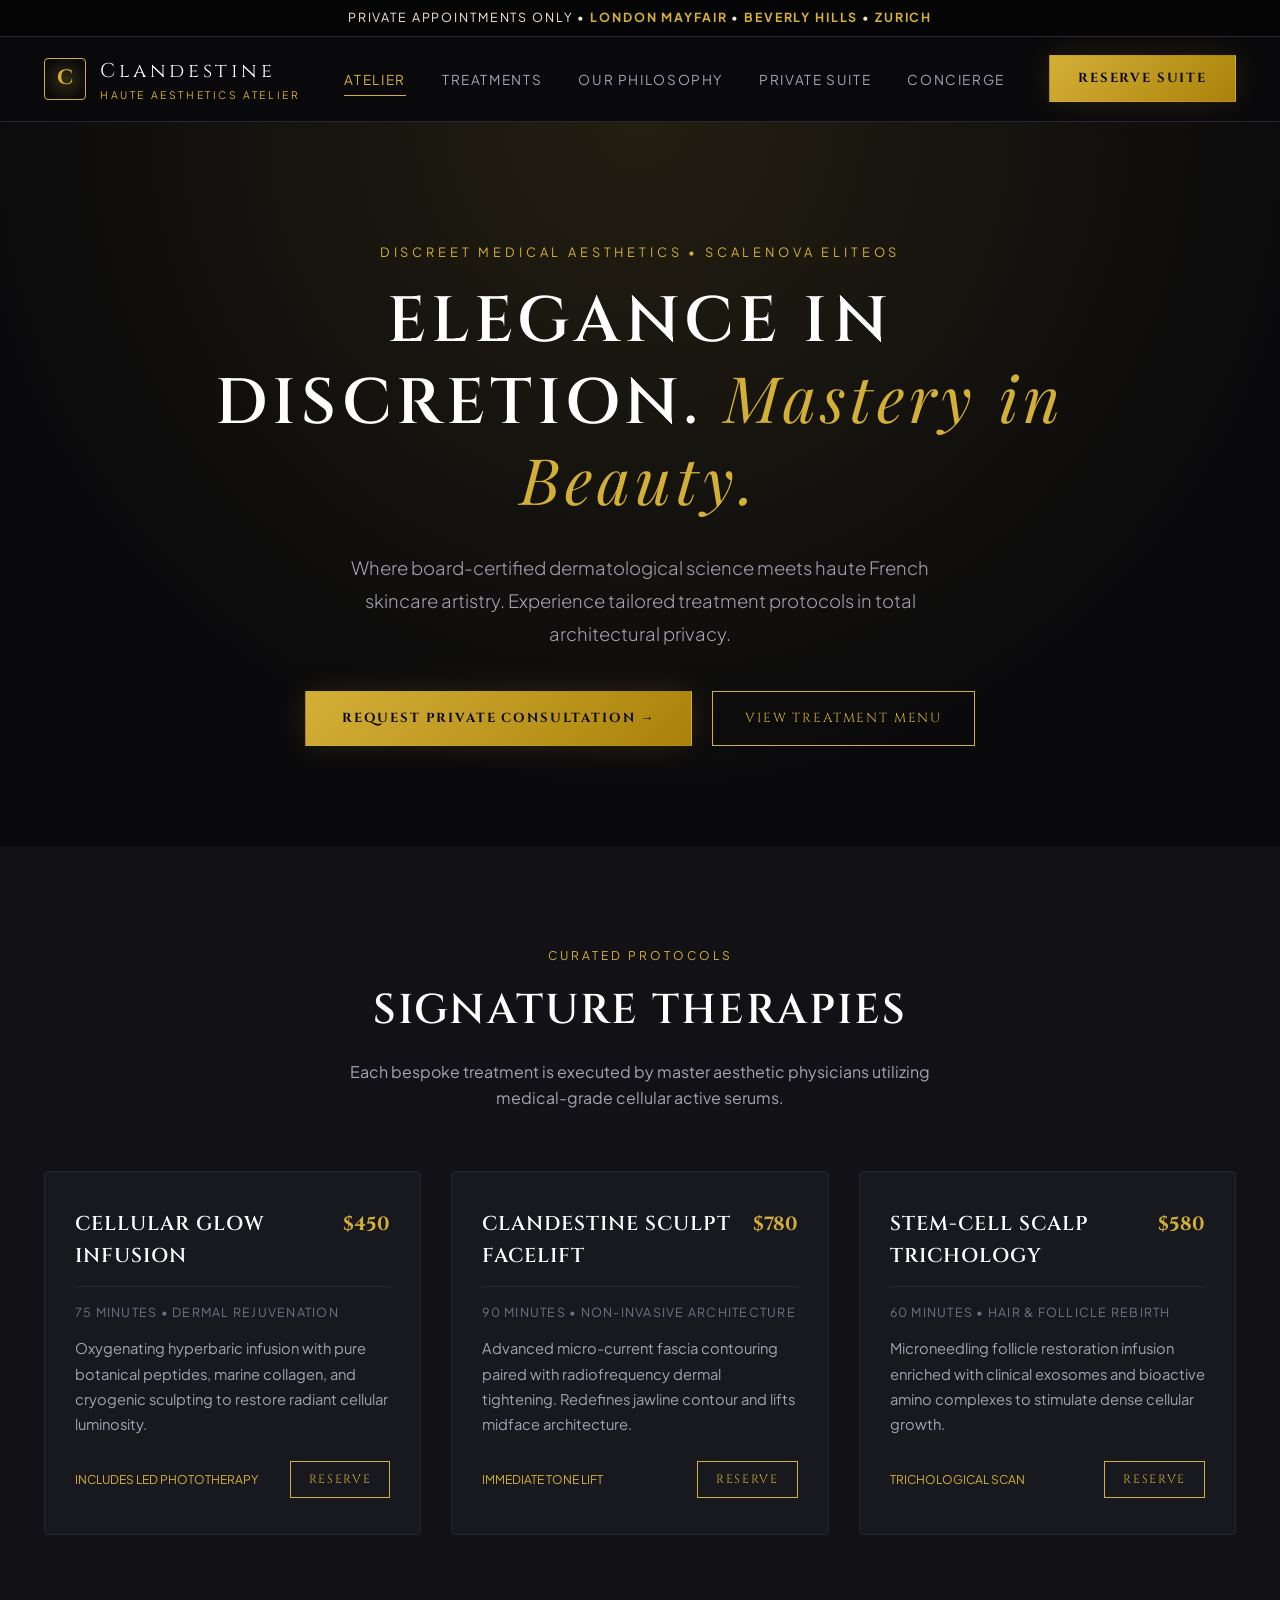
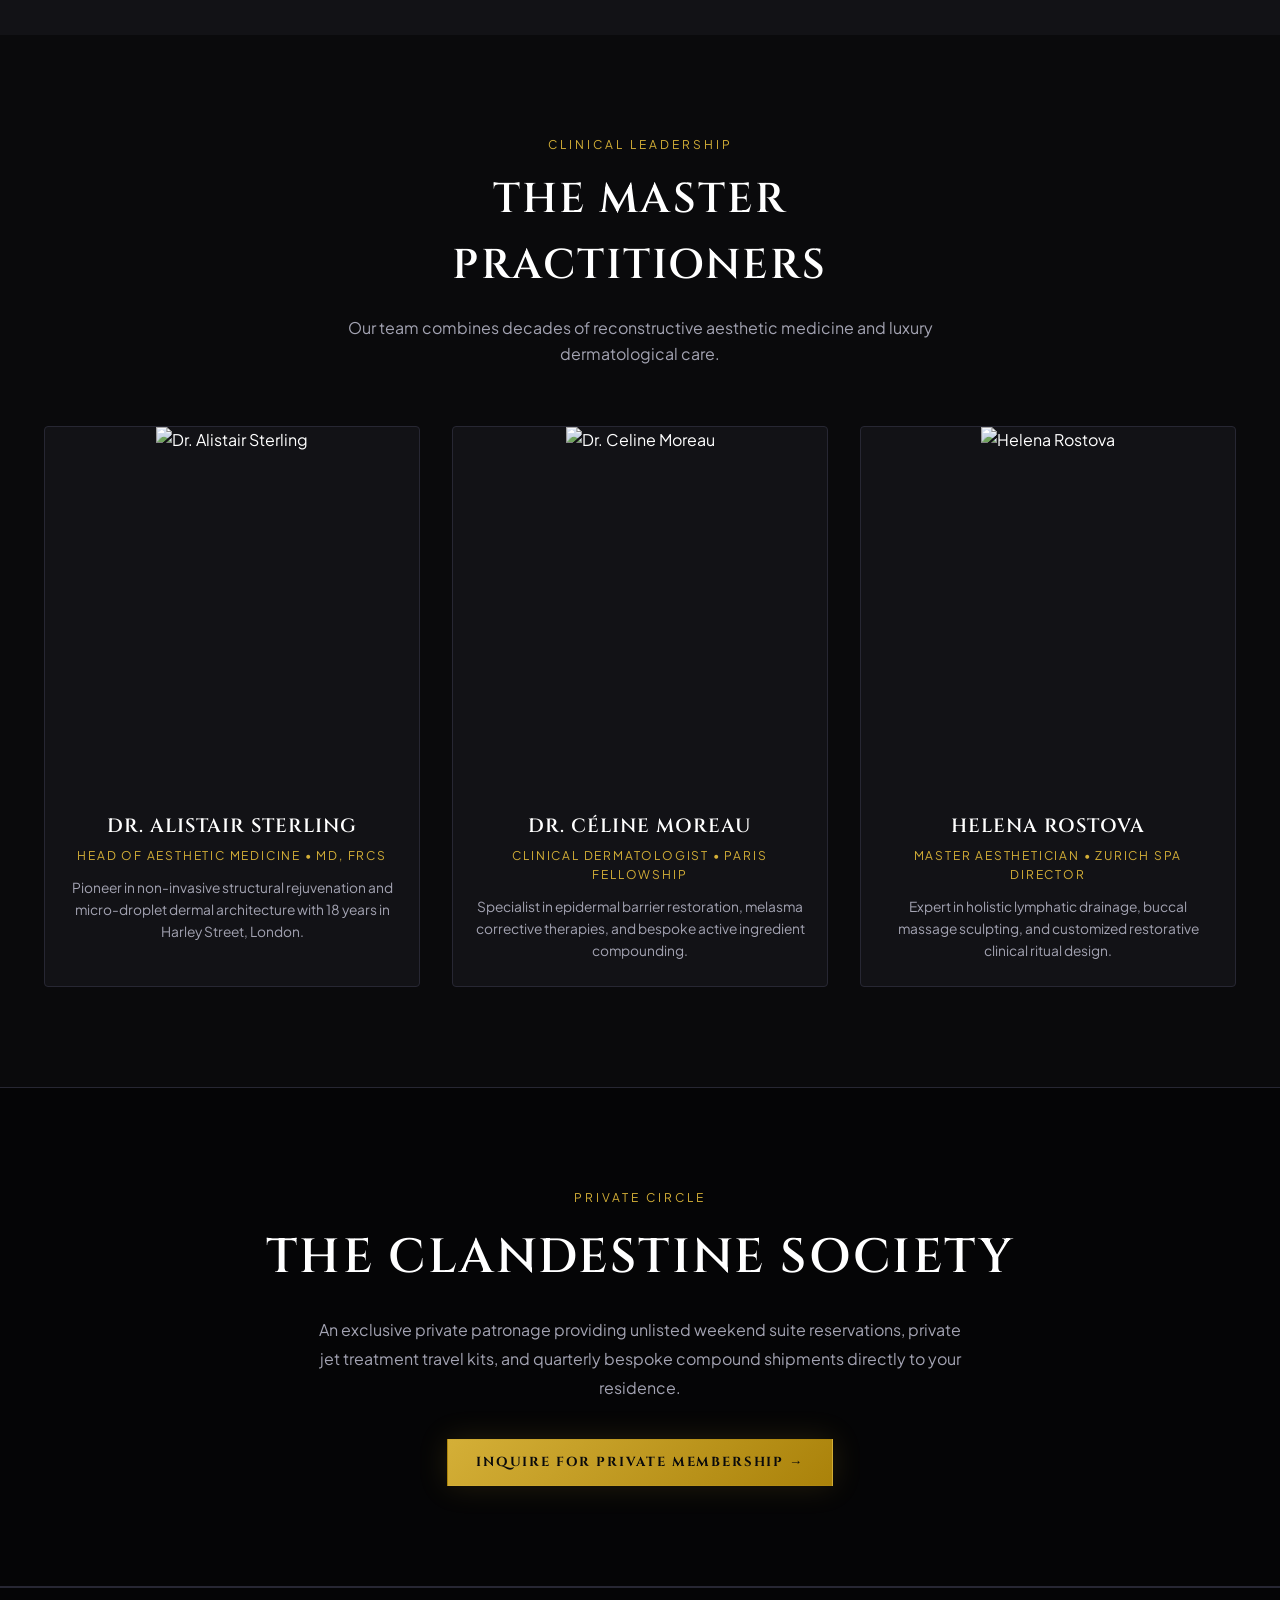
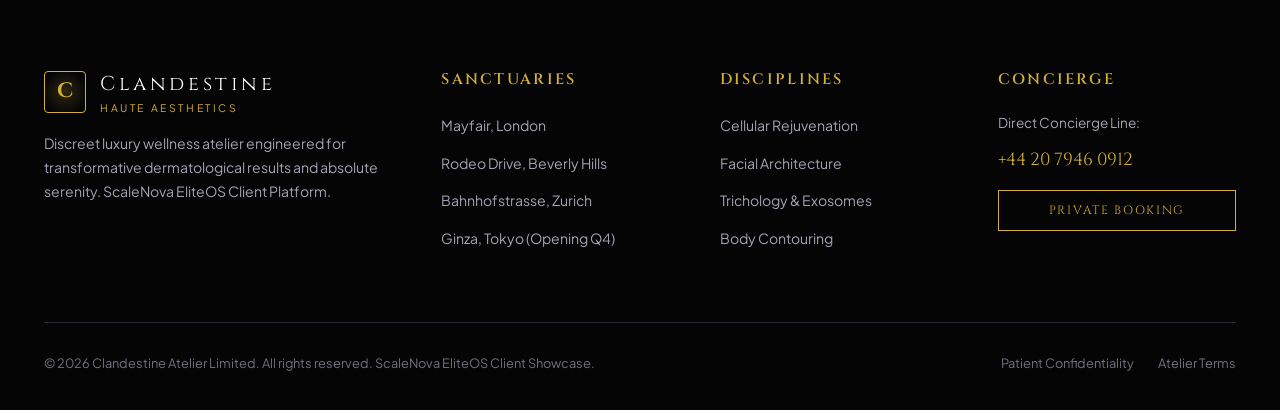
==== index.html @ a7edbf87 "feat: initial release of scalenova-demo-07-clandestine-atelier" ====
<!DOCTYPE html>
<html lang="en">
<head>
  <meta charset="UTF-8">
  <meta name="viewport" content="width=device-width, initial-scale=1.0">
  <title>Clandestine Atelier — Haute Aesthetics, MedSpa & Wellness Studio</title>
  <meta name="description" content="Private luxury aesthetics atelier. Bespoke dermal therapies, non-invasive facial sculpting, trichology, and restorative cellular care. Built on ScaleNova EliteOS.">
  <link rel="icon" href="data:image/svg+xml,<svg xmlns='http://www.w3.org/2000/svg' viewBox='0 0 32 32'><rect width='32' height='32' fill='%230A0A0C'/><circle cx='16' cy='16' r='12' stroke='%23D4AF37' stroke-width='2' fill='none'/><text x='16' y='21' font-family='serif' font-size='14' fill='%23D4AF37' text-anchor='middle'>C</text></svg>">
  <link rel="stylesheet" href="src/styles/theme.css">
</head>
<body>

  <!-- Top Dispatch -->
  <div class="dispatch-bar">
    Private Appointments Only &bull; <span>London Mayfair</span> &bull; <span>Beverly Hills</span> &bull; <span>Zurich</span>
  </div>

  <!-- Header -->
  <header class="site-header">
    <div class="container header-inner">
      <a href="index.html" class="brand">
        <div class="brand-mark">C</div>
        <div>
          <span class="brand-name">Clandestine</span>
          <span class="brand-sub">Haute Aesthetics Atelier</span>
        </div>
      </a>

      <nav>
        <ul class="nav-menu">
          <li><a href="index.html" class="nav-link active">Atelier</a></li>
          <li><a href="services.html" class="nav-link">Treatments</a></li>
          <li><a href="about.html" class="nav-link">Our Philosophy</a></li>
          <li><a href="booking.html" class="nav-link">Private Suite</a></li>
          <li><a href="contact.html" class="nav-link">Concierge</a></li>
        </ul>
      </nav>

      <div>
        <a href="booking.html" class="btn btn-gold">Reserve Suite</a>
      </div>
    </div>
  </header>

  <!-- Hero -->
  <section class="hero">
    <div class="container">
      <span class="hero-tagline">Discreet Medical Aesthetics &bull; ScaleNova EliteOS</span>
      <h1 class="hero-h1">Elegance in Discretion. <em>Mastery in Beauty.</em></h1>
      <p class="hero-sub">Where board-certified dermatological science meets haute French skincare artistry. Experience tailored treatment protocols in total architectural privacy.</p>
      
      <div style="display:flex; justify-content:center; gap:20px; flex-wrap:wrap;">
        <a href="booking.html" class="btn btn-gold" style="padding:16px 36px;">Request Private Consultation &rarr;</a>
        <a href="services.html" class="btn btn-outline-gold" style="padding:16px 32px;">View Treatment Menu</a>
      </div>
    </div>
  </section>

  <!-- Signature Treatments -->
  <section class="section" style="background:var(--bg-secondary);">
    <div class="container">
      <div class="section-header">
        <span class="section-tag">Curated Protocols</span>
        <h2 class="section-title">Signature Therapies</h2>
        <p class="section-desc">Each bespoke treatment is executed by master aesthetic physicians utilizing medical-grade cellular active serums.</p>
      </div>

      <div class="treatment-grid">
        <div class="treatment-card">
          <div class="treatment-header">
            <h3 class="treatment-name">Cellular Glow Infusion</h3>
            <span class="treatment-price">$450</span>
          </div>
          <span class="treatment-duration">75 Minutes &bull; Dermal Rejuvenation</span>
          <p class="treatment-desc">Oxygenating hyperbaric infusion with pure botanical peptides, marine collagen, and cryogenic sculpting to restore radiant cellular luminosity.</p>
          <div class="treatment-footer">
            <span style="font-size:0.75rem; color:var(--color-gold); text-transform:uppercase;">Includes LED Phototherapy</span>
            <a href="booking.html?service=Cellular+Glow" class="btn btn-outline-gold" style="padding:8px 18px; font-size:0.75rem;">Reserve</a>
          </div>
        </div>

        <div class="treatment-card">
          <div class="treatment-header">
            <h3 class="treatment-name">Clandestine Sculpt Facelift</h3>
            <span class="treatment-price">$780</span>
          </div>
          <span class="treatment-duration">90 Minutes &bull; Non-Invasive Architecture</span>
          <p class="treatment-desc">Advanced micro-current fascia contouring paired with radiofrequency dermal tightening. Redefines jawline contour and lifts midface architecture.</p>
          <div class="treatment-footer">
            <span style="font-size:0.75rem; color:var(--color-gold); text-transform:uppercase;">Immediate Tone Lift</span>
            <a href="booking.html?service=Clandestine+Sculpt" class="btn btn-outline-gold" style="padding:8px 18px; font-size:0.75rem;">Reserve</a>
          </div>
        </div>

        <div class="treatment-card">
          <div class="treatment-header">
            <h3 class="treatment-name">Stem-Cell Scalp Trichology</h3>
            <span class="treatment-price">$580</span>
          </div>
          <span class="treatment-duration">60 Minutes &bull; Hair & Follicle Rebirth</span>
          <p class="treatment-desc">Microneedling follicle restoration infusion enriched with clinical exosomes and bioactive amino complexes to stimulate dense cellular growth.</p>
          <div class="treatment-footer">
            <span style="font-size:0.75rem; color:var(--color-gold); text-transform:uppercase;">Trichological Scan</span>
            <a href="booking.html?service=Trichology" class="btn btn-outline-gold" style="padding:8px 18px; font-size:0.75rem;">Reserve</a>
          </div>
        </div>
      </div>
    </div>
  </section>

  <!-- Master Physicians Roster -->
  <section class="section">
    <div class="container">
      <div class="section-header">
        <span class="section-tag">Clinical Leadership</span>
        <h2 class="section-title">The Master Practitioners</h2>
        <p class="section-desc">Our team combines decades of reconstructive aesthetic medicine and luxury dermatological care.</p>
      </div>

      <div class="team-grid">
        <div class="team-card">
          <div class="team-thumb">
            <img src="https://images.unsplash.com/photo-1594824813593-162970a25695?auto=format&fit=crop&w=600&q=80" alt="Dr. Alistair Sterling">
          </div>
          <div class="team-info">
            <h3 class="team-name">Dr. Alistair Sterling</h3>
            <div class="team-role">Head of Aesthetic Medicine &bull; MD, FRCS</div>
            <p class="team-bio">Pioneer in non-invasive structural rejuvenation and micro-droplet dermal architecture with 18 years in Harley Street, London.</p>
          </div>
        </div>

        <div class="team-card">
          <div class="team-thumb">
            <img src="https://images.unsplash.com/photo-1559839734-2b71ea197ec2?auto=format&fit=crop&w=600&q=80" alt="Dr. Celine Moreau">
          </div>
          <div class="team-info">
            <h3 class="team-name">Dr. Céline Moreau</h3>
            <div class="team-role">Clinical Dermatologist &bull; Paris Fellowship</div>
            <p class="team-bio">Specialist in epidermal barrier restoration, melasma corrective therapies, and bespoke active ingredient compounding.</p>
          </div>
        </div>

        <div class="team-card">
          <div class="team-thumb">
            <img src="https://images.unsplash.com/photo-1573496359142-b8d87734a5a2?auto=format&fit=crop&w=600&q=80" alt="Helena Rostova">
          </div>
          <div class="team-info">
            <h3 class="team-name">Helena Rostova</h3>
            <div class="team-role">Master Aesthetician &bull; Zurich Spa Director</div>
            <p class="team-bio">Expert in holistic lymphatic drainage, buccal massage sculpting, and customized restorative clinical ritual design.</p>
          </div>
        </div>
      </div>
    </div>
  </section>

  <!-- VIP Membership -->
  <section class="section" style="background:#050506; border-top:1px solid var(--border-subtle); border-bottom:1px solid var(--border-subtle);">
    <div class="container" style="text-align:center;">
      <span class="section-tag">Private Circle</span>
      <h2 style="font-size:3rem; margin-bottom:20px;">The Clandestine Society</h2>
      <p style="color:var(--text-muted); max-width:650px; margin:0 auto 36px; line-height:1.8;">An exclusive private patronage providing unlisted weekend suite reservations, private jet treatment travel kits, and quarterly bespoke compound shipments directly to your residence.</p>
      <a href="booking.html" class="btn btn-gold">Inquire for Private Membership &rarr;</a>
    </div>
  </section>

  <!-- Footer -->
  <footer class="site-footer">
    <div class="container">
      <div class="footer-grid">
        <div>
          <div class="brand" style="margin-bottom:16px;">
            <div class="brand-mark">C</div>
            <div>
              <span class="brand-name">Clandestine</span>
              <span class="brand-sub">Haute Aesthetics</span>
            </div>
          </div>
          <p style="color:var(--text-muted); font-size:0.88rem; line-height:1.7;">Discreet luxury wellness atelier engineered for transformative dermatological results and absolute serenity. ScaleNova EliteOS Client Platform.</p>
        </div>
        <div class="footer-col">
          <h4>Sanctuaries</h4>
          <ul class="footer-links">
            <li><a href="#">Mayfair, London</a></li>
            <li><a href="#">Rodeo Drive, Beverly Hills</a></li>
            <li><a href="#">Bahnhofstrasse, Zurich</a></li>
            <li><a href="#">Ginza, Tokyo (Opening Q4)</a></li>
          </ul>
        </div>
        <div class="footer-col">
          <h4>Disciplines</h4>
          <ul class="footer-links">
            <li><a href="services.html">Cellular Rejuvenation</a></li>
            <li><a href="services.html">Facial Architecture</a></li>
            <li><a href="services.html">Trichology & Exosomes</a></li>
            <li><a href="services.html">Body Contouring</a></li>
          </ul>
        </div>
        <div class="footer-col">
          <h4>Concierge</h4>
          <p style="color:var(--text-muted); font-size:0.85rem; margin-bottom:12px;">Direct Concierge Line:</p>
          <div style="color:var(--color-gold); font-size:1.1rem; font-family:var(--font-serif); margin-bottom:16px;">+44 20 7946 0912</div>
          <a href="booking.html" class="btn btn-outline-gold" style="width:100%; padding:10px; font-size:0.75rem;">Private Booking</a>
        </div>
      </div>

      <div class="footer-bottom">
        <div>&copy; 2026 Clandestine Atelier Limited. All rights reserved. ScaleNova EliteOS Client Showcase.</div>
        <div style="display:flex; gap:24px;">
          <a href="privacy.html">Patient Confidentiality</a>
          <a href="terms.html">Atelier Terms</a>
        </div>
      </div>
    </div>
  </footer>

  <script src="src/services/api.js"></script>
</body>
</html>
---- src/styles/theme.css ----
/* ==============================================================================
   SCALENOVA SYSTEMS — DEMO 07: CLANDESTINE ATELIER
   Haute Aesthetics, MedSpa & Luxury Wellness Design System
   ============================================================================== */

@import url('https://fonts.googleapis.com/css2?family=Cinzel:wght@400;600;700;800&family=Plus+Jakarta+Sans:wght@300;400;500;600;700&family=Playfair+Display:ital,wght@0,400;0,600;1,400&display=swap');

:root {
  --bg-primary: #0A0A0C;
  --bg-secondary: #121216;
  --bg-card: #18181F;
  --surface-overlay: rgba(10, 10, 12, 0.92);
  --border-subtle: #272733;
  --border-gold: #C5A880;
  
  --color-gold: #D4AF37;
  --color-gold-hover: #E5C365;
  --color-gold-glow: rgba(212, 175, 55, 0.2);
  --color-champagne: #F5E6D3;
  --color-rose: #E29578;
  
  --text-main: #FFFFFF;
  --text-muted: #A3A3B2;
  --text-light: #717182;

  --shadow-lux: 0 20px 50px rgba(0, 0, 0, 0.6);
  --shadow-gold: 0 0 30px rgba(212, 175, 55, 0.15);

  --font-serif: 'Cinzel', Georgia, serif;
  --font-editorial: 'Playfair Display', serif;
  --font-sans: 'Plus Jakarta Sans', sans-serif;
  
  --radius-sm: 4px;
  --radius-md: 10px;
  --radius-lg: 16px;
  --radius-full: 9999px;
  --transition: all 0.3s cubic-bezier(0.16, 1, 0.3, 1);
}

* { box-sizing: border-box; margin: 0; padding: 0; }

body {
  background-color: var(--bg-primary);
  color: var(--text-main);
  font-family: var(--font-sans);
  line-height: 1.6;
  -webkit-font-smoothing: antialiased;
  overflow-x: hidden;
}

h1, h2, h3, h4, .font-serif {
  font-family: var(--font-serif);
  font-weight: 600;
  letter-spacing: 0.05em;
  color: var(--text-main);
  text-transform: uppercase;
}

a { color: inherit; text-decoration: none; }

.container {
  width: 100%;
  max-width: 1240px;
  margin: 0 auto;
  padding: 0 24px;
}

/* Dispatch Bar */
.dispatch-bar {
  background-color: #050506;
  color: var(--color-champagne);
  font-size: 0.78rem;
  letter-spacing: 0.15em;
  text-transform: uppercase;
  padding: 8px 0;
  border-bottom: 1px solid var(--border-subtle);
  text-align: center;
}
.dispatch-bar span { color: var(--color-gold); font-weight: 700; }

/* Site Header */
.site-header {
  position: sticky;
  top: 0;
  z-index: 100;
  background: var(--surface-overlay);
  backdrop-filter: blur(16px);
  border-bottom: 1px solid var(--border-subtle);
}
.header-inner {
  display: flex;
  align-items: center;
  justify-content: space-between;
  height: 84px;
}
.brand {
  display: flex;
  align-items: center;
  gap: 14px;
}
.brand-mark {
  width: 42px;
  height: 42px;
  border: 1px solid var(--color-gold);
  color: var(--color-gold);
  display: flex;
  align-items: center;
  justify-content: center;
  font-family: var(--font-serif);
  font-size: 1.3rem;
  font-weight: 700;
  border-radius: var(--radius-sm);
  background: radial-gradient(circle, var(--color-gold-glow) 0%, transparent 80%);
}
.brand-name {
  font-family: var(--font-serif);
  font-size: 1.25rem;
  letter-spacing: 0.18em;
  color: #FFF;
}
.brand-sub {
  font-size: 0.65rem;
  letter-spacing: 0.25em;
  text-transform: uppercase;
  color: var(--color-gold);
  display: block;
}

.nav-menu {
  display: flex;
  gap: 36px;
  list-style: none;
}
.nav-link {
  font-size: 0.85rem;
  text-transform: uppercase;
  letter-spacing: 0.12em;
  color: var(--text-muted);
  transition: var(--transition);
  padding: 8px 0;
  position: relative;
}
.nav-link:hover, .nav-link.active {
  color: var(--color-gold);
}
.nav-link.active::after {
  content: '';
  position: absolute;
  bottom: 0;
  left: 0;
  width: 100%;
  height: 1px;
  background: var(--color-gold);
}

.btn {
  display: inline-flex;
  align-items: center;
  justify-content: center;
  gap: 8px;
  padding: 12px 28px;
  font-family: var(--font-serif);
  font-size: 0.82rem;
  letter-spacing: 0.14em;
  text-transform: uppercase;
  cursor: pointer;
  transition: var(--transition);
  border: 1px solid transparent;
}
.btn-gold {
  background: linear-gradient(135deg, #D4AF37 0%, #AA820A 100%);
  color: #0A0A0C;
  font-weight: 700;
  box-shadow: var(--shadow-gold);
}
.btn-gold:hover {
  background: linear-gradient(135deg, #E5C365 0%, #C5A880 100%);
  transform: translateY(-2px);
}
.btn-outline-gold {
  border: 1px solid var(--color-gold);
  color: var(--color-gold);
  background: transparent;
}
.btn-outline-gold:hover {
  background: var(--color-gold-glow);
  color: #FFF;
}

/* Hero Section */
.hero {
  position: relative;
  padding: 120px 0 100px;
  background: radial-gradient(circle at 50% 0%, rgba(212, 175, 55, 0.12) 0%, transparent 70%);
  text-align: center;
}
.hero-tagline {
  color: var(--color-gold);
  font-size: 0.8rem;
  letter-spacing: 0.3em;
  text-transform: uppercase;
  margin-bottom: 24px;
  display: block;
}
.hero-h1 {
  font-size: 4rem;
  line-height: 1.15;
  letter-spacing: 0.08em;
  max-width: 900px;
  margin: 0 auto 28px;
}
.hero-h1 em {
  font-family: var(--font-editorial);
  text-transform: none;
  font-style: italic;
  font-weight: 400;
  color: var(--color-gold);
}
.hero-sub {
  font-size: 1.15rem;
  color: var(--text-muted);
  max-width: 640px;
  margin: 0 auto 40px;
  font-weight: 300;
  line-height: 1.8;
}

/* Treatment Menu Showcase */
.section {
  padding: 100px 0;
}
.section-header {
  text-align: center;
  max-width: 640px;
  margin: 0 auto 60px;
}
.section-tag {
  color: var(--color-gold);
  font-size: 0.75rem;
  letter-spacing: 0.25em;
  text-transform: uppercase;
  margin-bottom: 12px;
  display: block;
}
.section-title {
  font-size: 2.6rem;
  margin-bottom: 16px;
}
.section-desc {
  color: var(--text-muted);
  font-size: 1rem;
}

.treatment-grid {
  display: grid;
  grid-template-columns: repeat(auto-fit, minmax(340px, 1fr));
  gap: 30px;
}
.treatment-card {
  background: var(--bg-card);
  border: 1px solid var(--border-subtle);
  border-radius: var(--radius-sm);
  padding: 36px 30px;
  transition: var(--transition);
  position: relative;
  overflow: hidden;
}
.treatment-card::before {
  content: '';
  position: absolute;
  top: 0;
  left: 0;
  width: 100%;
  height: 2px;
  background: transparent;
  transition: var(--transition);
}
.treatment-card:hover {
  border-color: var(--border-gold);
  transform: translateY(-4px);
  box-shadow: var(--shadow-lux);
}
.treatment-card:hover::before {
  background: var(--color-gold);
}
.treatment-header {
  display: flex;
  justify-content: space-between;
  align-items: baseline;
  margin-bottom: 16px;
  border-bottom: 1px solid var(--border-subtle);
  padding-bottom: 14px;
}
.treatment-name {
  font-size: 1.25rem;
  letter-spacing: 0.05em;
}
.treatment-price {
  font-family: var(--font-serif);
  color: var(--color-gold);
  font-size: 1.2rem;
  font-weight: 700;
}
.treatment-duration {
  font-size: 0.78rem;
  color: var(--text-light);
  letter-spacing: 0.1em;
  text-transform: uppercase;
  margin-bottom: 14px;
  display: block;
}
.treatment-desc {
  font-size: 0.92rem;
  color: var(--text-muted);
  line-height: 1.7;
  margin-bottom: 24px;
}
.treatment-footer {
  display: flex;
  justify-content: space-between;
  align-items: center;
}

/* Master Practitioners */
.team-grid {
  display: grid;
  grid-template-columns: repeat(auto-fit, minmax(280px, 1fr));
  gap: 32px;
}
.team-card {
  background: var(--bg-secondary);
  border: 1px solid var(--border-subtle);
  border-radius: var(--radius-sm);
  overflow: hidden;
  text-align: center;
}
.team-thumb {
  height: 360px;
  overflow: hidden;
  position: relative;
}
.team-thumb img {
  width: 100%;
  height: 100%;
  object-fit: cover;
  filter: grayscale(40%);
  transition: var(--transition);
}
.team-card:hover .team-thumb img {
  filter: grayscale(0%);
  transform: scale(1.05);
}
.team-info {
  padding: 24px 20px;
}
.team-name {
  font-size: 1.2rem;
  margin-bottom: 4px;
}
.team-role {
  color: var(--color-gold);
  font-size: 0.75rem;
  letter-spacing: 0.15em;
  text-transform: uppercase;
  margin-bottom: 12px;
}
.team-bio {
  font-size: 0.86rem;
  color: var(--text-muted);
  line-height: 1.6;
}

/* Luxury Booking Form */
.booking-wrap {
  background: var(--bg-secondary);
  border: 1px solid var(--border-subtle);
  border-radius: var(--radius-md);
  padding: 48px;
  max-width: 800px;
  margin: 0 auto;
  box-shadow: var(--shadow-lux);
}
.form-group {
  margin-bottom: 24px;
}
.form-label {
  display: block;
  font-size: 0.8rem;
  text-transform: uppercase;
  letter-spacing: 0.12em;
  color: var(--color-champagne);
  margin-bottom: 8px;
}
.form-input, .form-select, .form-textarea {
  width: 100%;
  padding: 14px 16px;
  background: var(--bg-primary);
  border: 1px solid var(--border-subtle);
  color: #FFF;
  font-family: var(--font-sans);
  font-size: 0.95rem;
  border-radius: var(--radius-sm);
  outline: none;
  transition: var(--transition);
}
.form-input:focus, .form-select:focus, .form-textarea:focus {
  border-color: var(--color-gold);
  box-shadow: var(--shadow-gold);
}

/* Footer */
.site-footer {
  background: #050506;
  border-top: 1px solid var(--border-subtle);
  padding: 80px 0 36px;
}
.footer-grid {
  display: grid;
  grid-template-columns: 1.5fr 1fr 1fr 1fr;
  gap: 40px;
  margin-bottom: 60px;
}
.footer-col h4 {
  font-size: 0.95rem;
  letter-spacing: 0.15em;
  color: var(--color-gold);
  margin-bottom: 20px;
}
.footer-links { list-style: none; }
.footer-links li { margin-bottom: 12px; }
.footer-links a {
  font-size: 0.88rem;
  color: var(--text-muted);
  transition: var(--transition);
}
.footer-links a:hover { color: var(--color-gold); }

.footer-bottom {
  border-top: 1px solid var(--border-subtle);
  padding-top: 30px;
  display: flex;
  justify-content: space-between;
  font-size: 0.8rem;
  color: var(--text-light);
}

@media(max-width: 768px) {
  .nav-menu { display: none; }
  .hero-h1 { font-size: 2.6rem; }
  .footer-grid { grid-template-columns: 1fr; gap: 32px; }
  .booking-wrap { padding: 24px; }
}
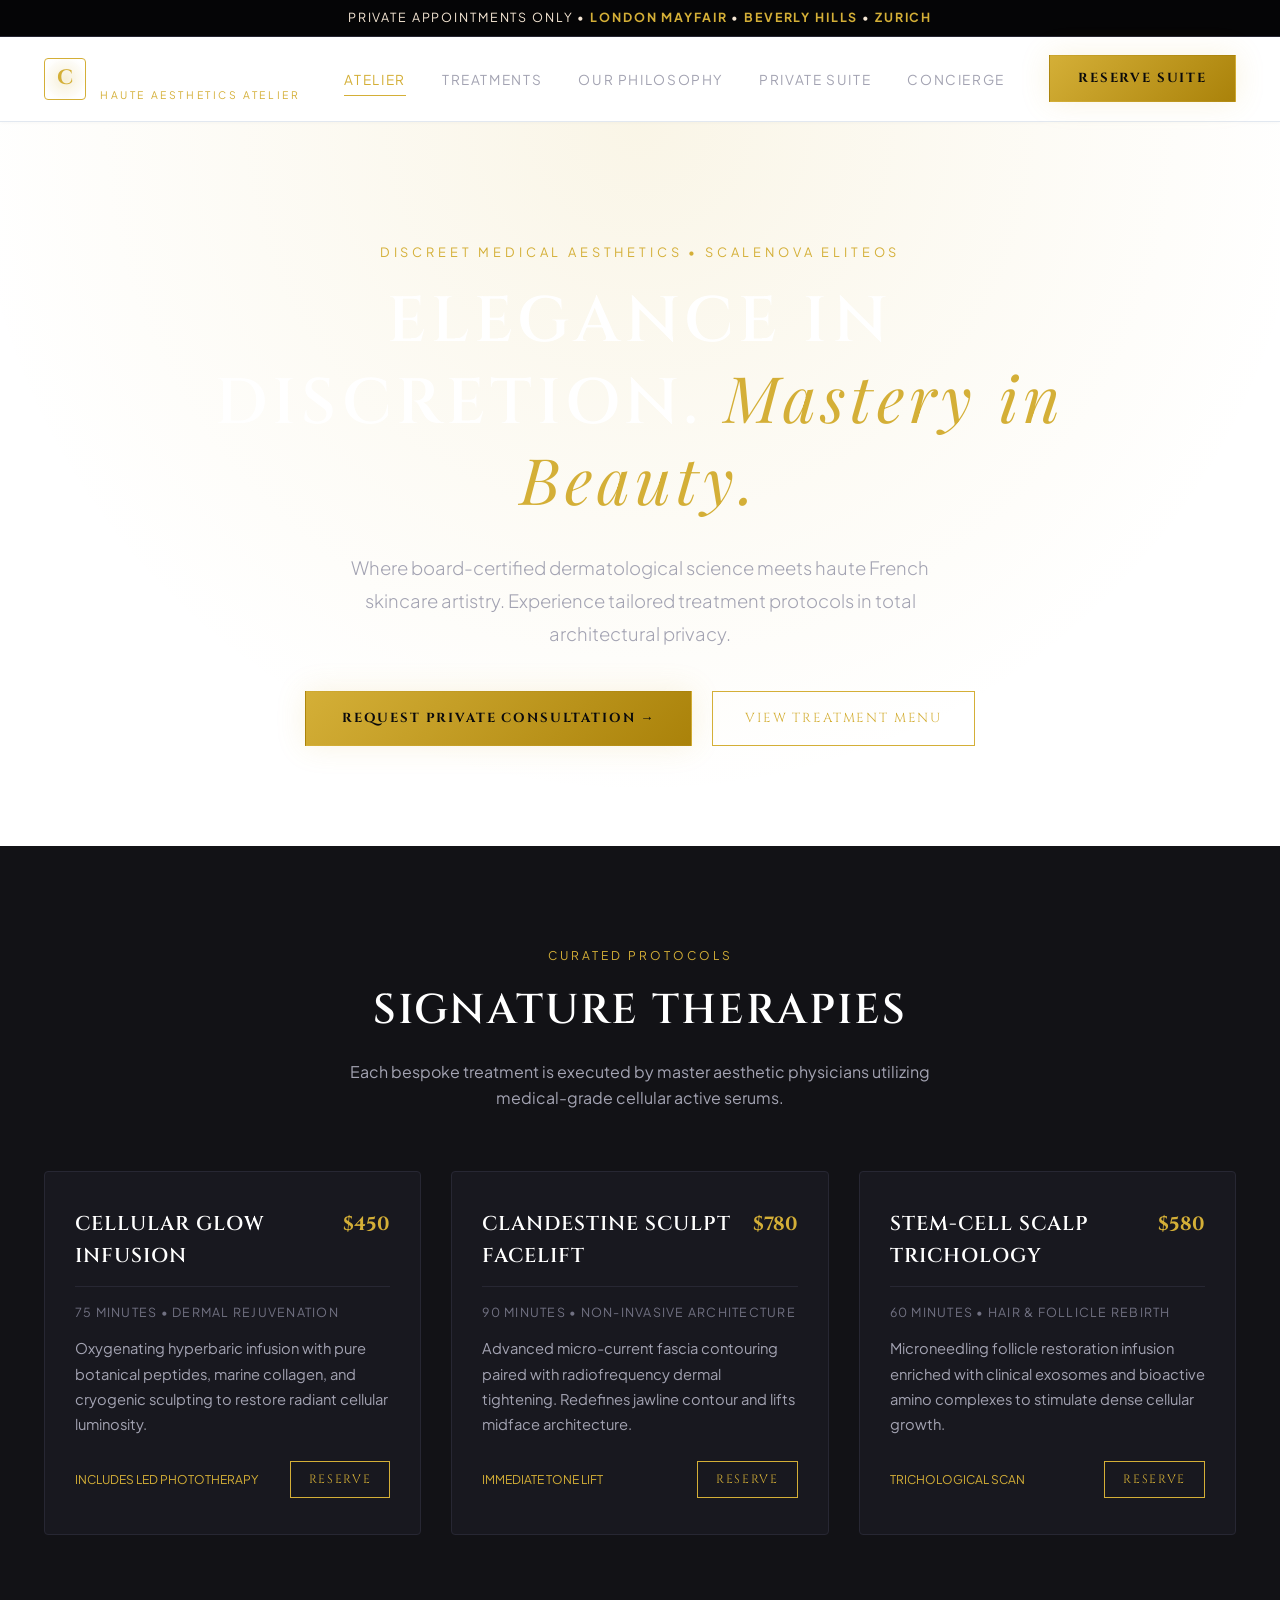
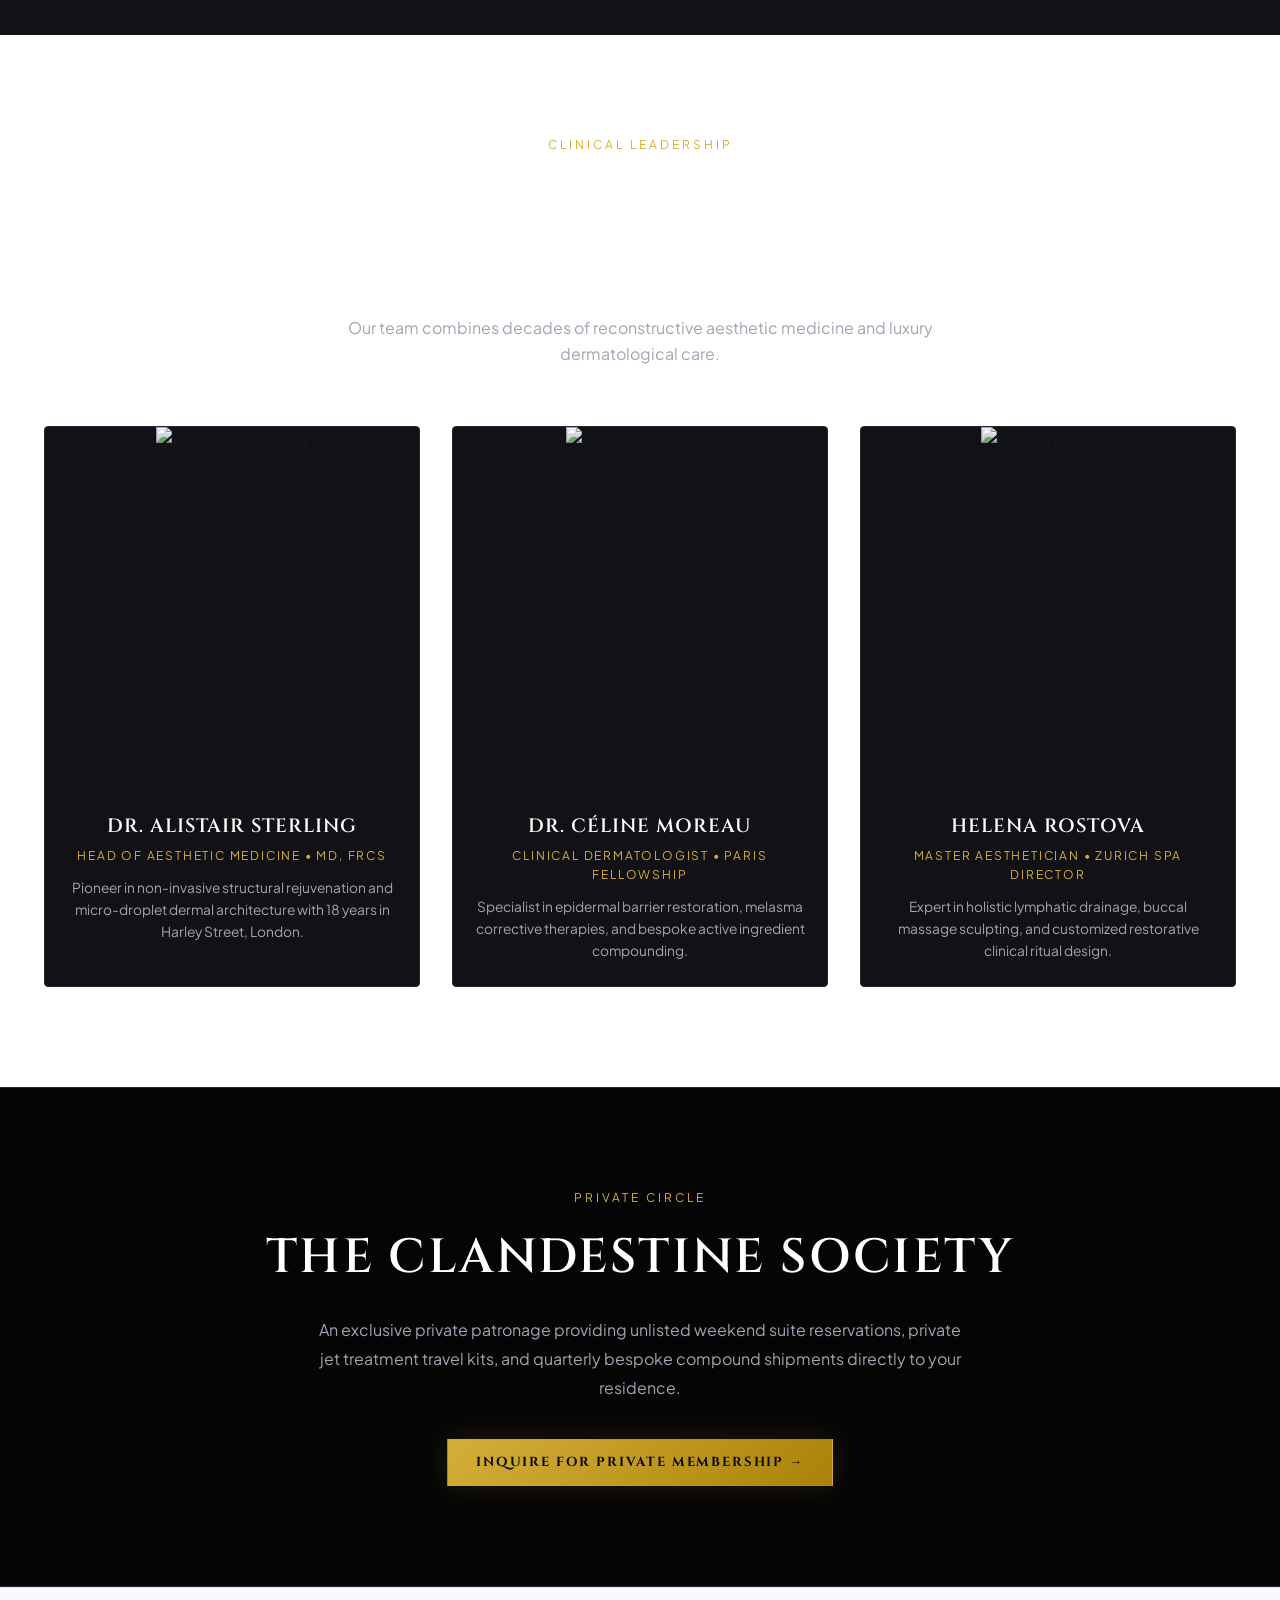
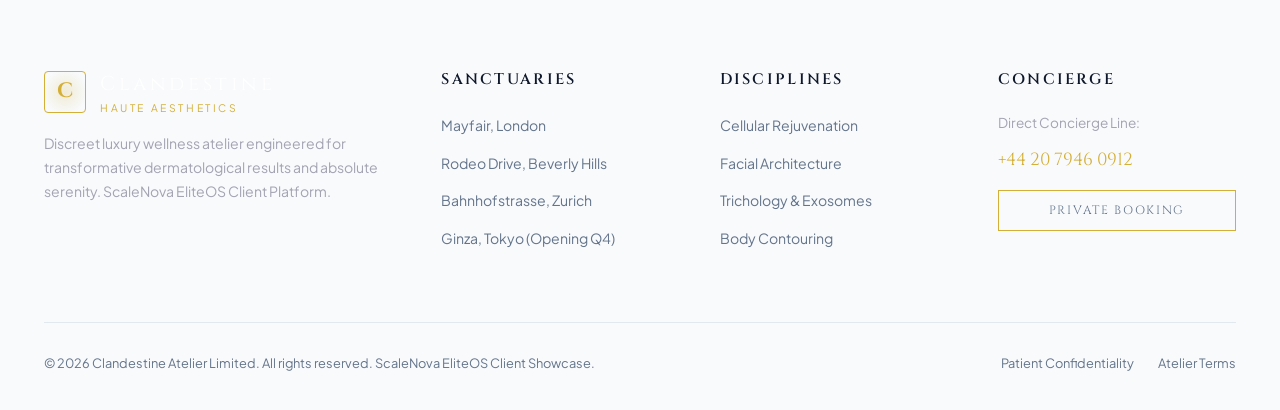
==== commit bccf777d: "feat: upgrade to Light Luxury design system, stacked single-column forms, in-window navigation & mob" ====
--- a/index.html
+++ b/index.html
@@ -120,7 +120,7 @@
       <div class="team-grid">
         <div class="team-card">
           <div class="team-thumb">
-            <img src="https://images.unsplash.com/photo-1594824813593-162970a25695?auto=format&fit=crop&w=600&q=80" alt="Dr. Alistair Sterling">
+            <img src="https://images.unsplash.com/photo-1507003211169-0a1dd7228f2d?auto=format&fit=crop&w=600&q=80" alt="Dr. Alistair Sterling">
           </div>
           <div class="team-info">
             <h3 class="team-name">Dr. Alistair Sterling</h3>
--- a/src/styles/theme.css
+++ b/src/styles/theme.css
@@ -450,3 +450,220 @@
   .footer-grid { grid-template-columns: 1fr; gap: 32px; }
   .booking-wrap { padding: 24px; }
 }
+\n
+/* =========================================================================
+ * SCALENOVA PREMIUM LIGHT LUXURY & MOTIONSITES.AI DESIGN SYSTEM TOKENS
+ * Mobile-First Single-Column Stacked Forms, Light Luxury Aesthetic,
+ * Micro-Animations, Smooth In-Window Navigation & Floating Indicators.
+ * ========================================================================= */
+
+:root {
+  --sn-bg-primary: #FFFFFF;
+  --sn-bg-secondary: #F8FAFC;
+  --sn-bg-tertiary: #F1F5F9;
+  --sn-card-bg: #FFFFFF;
+  --sn-border-subtle: #E2E8F0;
+  --sn-border-focus: #3B82F6;
+  --sn-text-main: #0F172A;
+  --sn-text-body: #334155;
+  --sn-text-muted: #64748B;
+  --sn-shadow-card: 0 4px 20px -2px rgba(15, 23, 42, 0.05), 0 2px 6px -1px rgba(15, 23, 42, 0.02);
+  --sn-shadow-hover: 0 20px 35px -10px rgba(15, 23, 42, 0.08), 0 1px 3px rgba(0, 0, 0, 0.05);
+}
+
+/* 1. LIGHT LUXURY BACKGROUND TRANSFORMATION */
+body {
+  background-color: #FFFFFF !important;
+  color: #0F172A !important;
+  overflow-x: hidden !important;
+}
+
+.top-dispatch-bar {
+  background: #F1F5F9 !important;
+  color: #0F172A !important;
+  border-bottom: 1px solid #E2E8F0 !important;
+}
+
+.top-dispatch-bar a {
+  color: #0F172A !important;
+}
+
+.site-header {
+  background: rgba(255, 255, 255, 0.94) !important;
+  backdrop-filter: blur(16px) !important;
+  -webkit-backdrop-filter: blur(16px) !important;
+  border-bottom: 1px solid #E2E8F0 !important;
+  box-shadow: 0 1px 4px rgba(0, 0, 0, 0.03) !important;
+}
+
+.site-footer {
+  background-color: #F8FAFC !important;
+  color: #475569 !important;
+  border-top: 1px solid #E2E8F0 !important;
+}
+
+.site-footer h3, .site-footer h4, .footer-brand h3, .footer-col h4, .footer-column h4 {
+  color: #0F172A !important;
+}
+
+.site-footer a {
+  color: #64748B !important;
+  transition: color 0.2s ease !important;
+}
+
+.site-footer a:hover {
+  color: #2563EB !important;
+}
+
+.footer-bottom {
+  border-top: 1px solid #E2E8F0 !important;
+  color: #64748B !important;
+}
+
+/* 2. MOBILE-FIRST SINGLE-COLUMN STACKED FORMS (ZERO COLLISION) */
+form {
+  display: flex !important;
+  flex-direction: column !important;
+  width: 100% !important;
+}
+
+.form-row-2col, .form-row, .form-grid, .grid-cols-2 {
+  display: flex !important;
+  flex-direction: column !important;
+  width: 100% !important;
+  gap: 16px !important;
+  margin-bottom: 0 !important;
+}
+
+.form-group, .field, .input-group {
+  width: 100% !important;
+  display: flex !important;
+  flex-direction: column !important;
+  gap: 6px !important;
+  margin-bottom: 18px !important;
+  box-sizing: border-box !important;
+}
+
+.form-group label, .field label {
+  font-size: 0.875rem !important;
+  font-weight: 600 !important;
+  color: #1E293B !important;
+  margin-bottom: 4px !important;
+  display: block !important;
+  letter-spacing: -0.01em !important;
+}
+
+.form-group input, .form-group select, .form-group textarea,
+.field input, .field select, .field textarea,
+input[type="text"], input[type="email"], input[type="tel"], input[type="date"], input[type="number"], select, textarea {
+  width: 100% !important;
+  max-width: 100% !important;
+  box-sizing: border-box !important;
+  display: block !important;
+  padding: 13px 16px !important;
+  border: 1px solid #CBD5E1 !important;
+  border-radius: 10px !important;
+  background-color: #FFFFFF !important;
+  color: #0F172A !important;
+  font-size: 0.95rem !important;
+  line-height: 1.5 !important;
+  font-family: inherit !important;
+  transition: all 0.2s cubic-bezier(0.16, 1, 0.3, 1) !important;
+}
+
+.form-group input:focus, .form-group select:focus, .form-group textarea:focus,
+input:focus, select:focus, textarea:focus {
+  outline: none !important;
+  border-color: #3B82F6 !important;
+  box-shadow: 0 0 0 3px rgba(59, 130, 246, 0.16) !important;
+  background-color: #FFFFFF !important;
+}
+
+/* 3. MOTIONSITES.AI & 21ST.DEV ANIMATIONS & FLOATS */
+@keyframes floatSlowBadge {
+  0%, 100% { transform: translateY(0px); }
+  50% { transform: translateY(-5px); }
+}
+
+@keyframes pulseGlowEmerald {
+  0%, 100% { box-shadow: 0 0 0 0 rgba(16, 185, 129, 0.4); }
+  50% { box-shadow: 0 0 0 6px rgba(16, 185, 129, 0); }
+}
+
+.pulse-indicator, .live-indicator, .status-dot {
+  display: inline-block !important;
+  width: 8px !important;
+  height: 8px !important;
+  border-radius: 50% !important;
+  background-color: #10B981 !important;
+  animation: pulseGlowEmerald 2s infinite !important;
+  margin-right: 6px !important;
+  vertical-align: middle !important;
+}
+
+.bento-card, .card, .service-card, .feature-card, .product-card, .pricing-card, .case-card {
+  background: #FFFFFF !important;
+  border: 1px solid #E2E8F0 !important;
+  border-radius: 16px !important;
+  box-shadow: var(--sn-shadow-card) !important;
+  transition: all 0.3s cubic-bezier(0.16, 1, 0.3, 1) !important;
+}
+
+.bento-card:hover, .card:hover, .service-card:hover, .feature-card:hover, .product-card:hover, .pricing-card:hover, .case-card:hover {
+  transform: translateY(-4px) !important;
+  border-color: #CBD5E1 !important;
+  box-shadow: var(--sn-shadow-hover) !important;
+}
+
+/* 4. SUBPAGE IN-WINDOW BREADCRUMB & NAVIGATION */
+.subpage-nav-bar {
+  background: #F8FAFC !important;
+  border-bottom: 1px solid #E2E8F0 !important;
+  padding: 12px 0 !important;
+  position: relative !important;
+  z-index: 40 !important;
+}
+
+.btn-subpage-back {
+  display: inline-flex !important;
+  align-items: center !important;
+  gap: 6px !important;
+  background: #FFFFFF !important;
+  border: 1px solid #CBD5E1 !important;
+  color: #0F172A !important;
+  padding: 6px 14px !important;
+  border-radius: 8px !important;
+  font-weight: 600 !important;
+  font-size: 0.85rem !important;
+  cursor: pointer !important;
+  transition: all 0.2s ease !important;
+  box-shadow: 0 1px 3px rgba(0, 0, 0, 0.04) !important;
+}
+
+.btn-subpage-back:hover {
+  border-color: #3B82F6 !important;
+  color: #2563EB !important;
+  transform: translateX(-2px) !important;
+}
+
+/* 5. RESPONSIVE MOBILE POLISH */
+@media (max-width: 768px) {
+  .site-header {
+    padding: 12px 0 !important;
+  }
+  .container {
+    padding-left: 20px !important;
+    padding-right: 20px !important;
+  }
+  h1 {
+    font-size: 2.1rem !important;
+    line-height: 1.2 !important;
+  }
+  .site-footer {
+    padding: 50px 0 30px !important;
+  }
+  .footer-grid {
+    grid-template-columns: 1fr !important;
+    gap: 32px !important;
+  }
+}
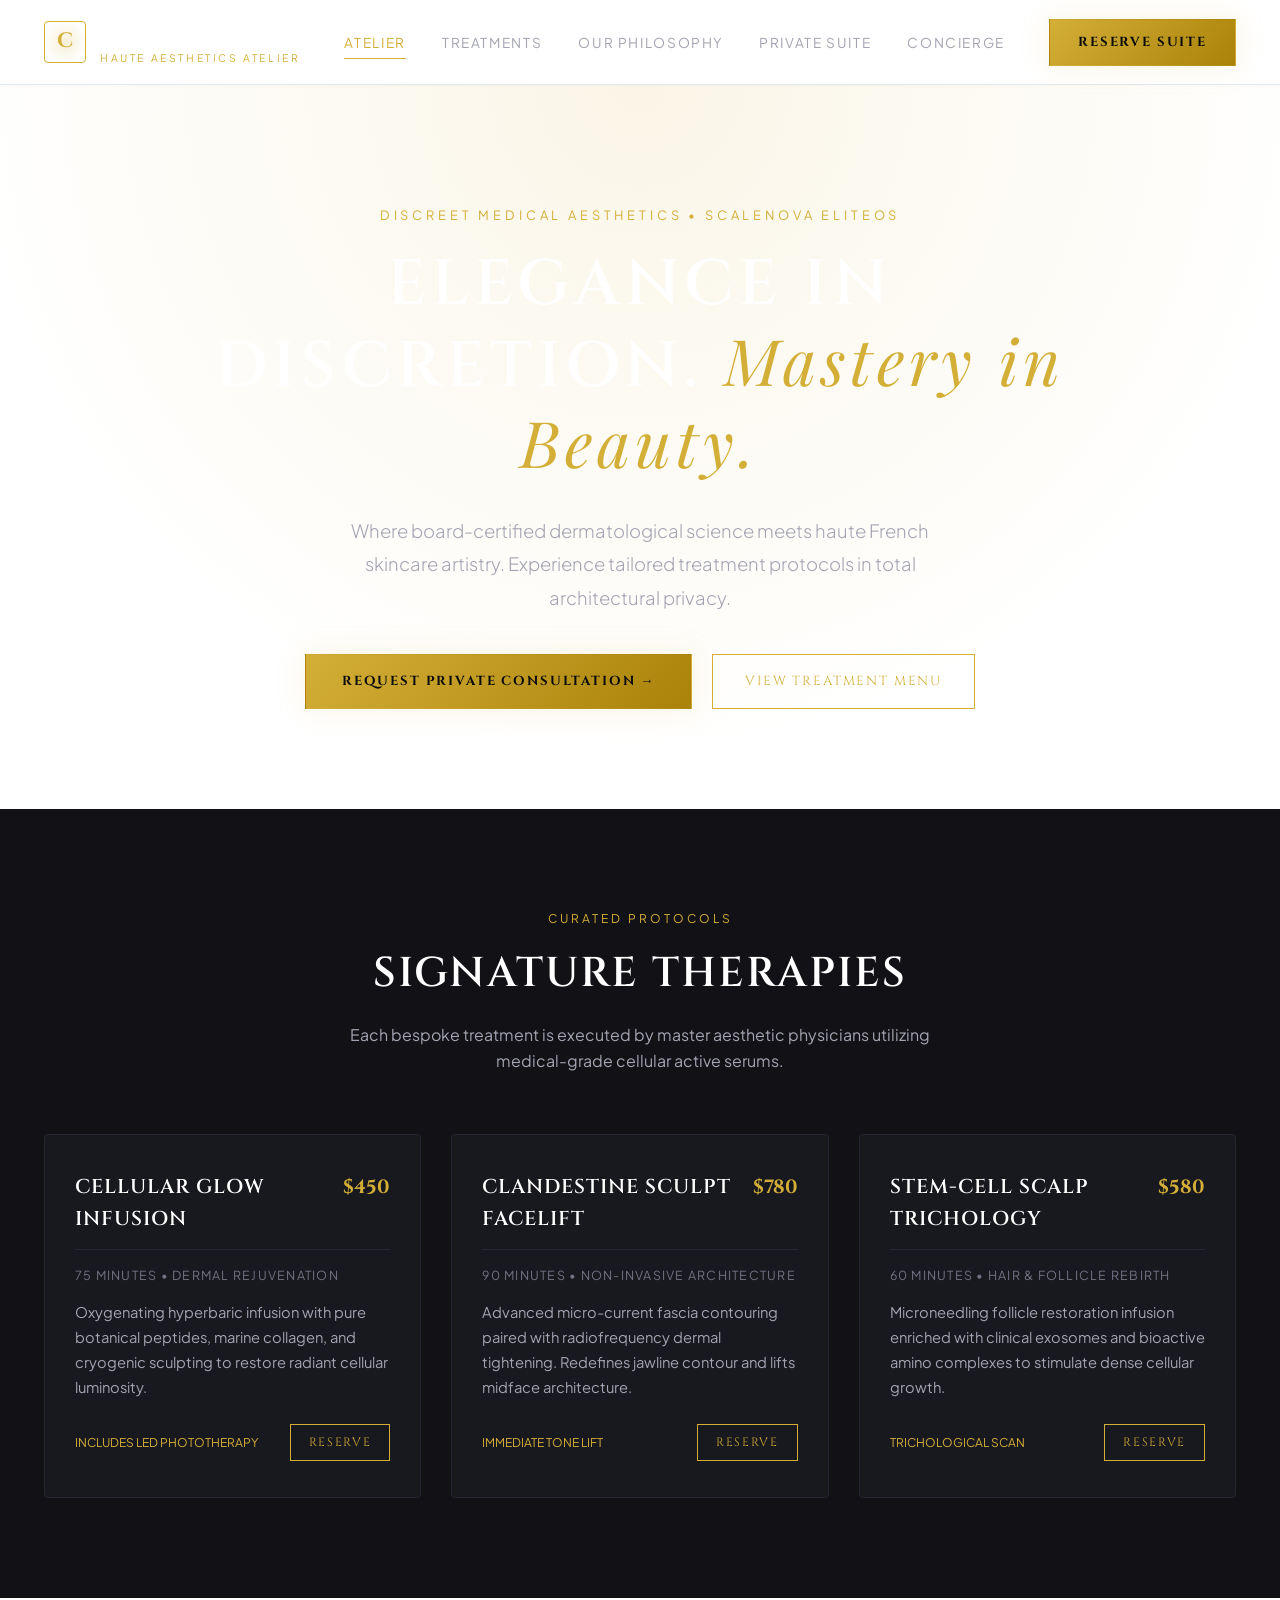
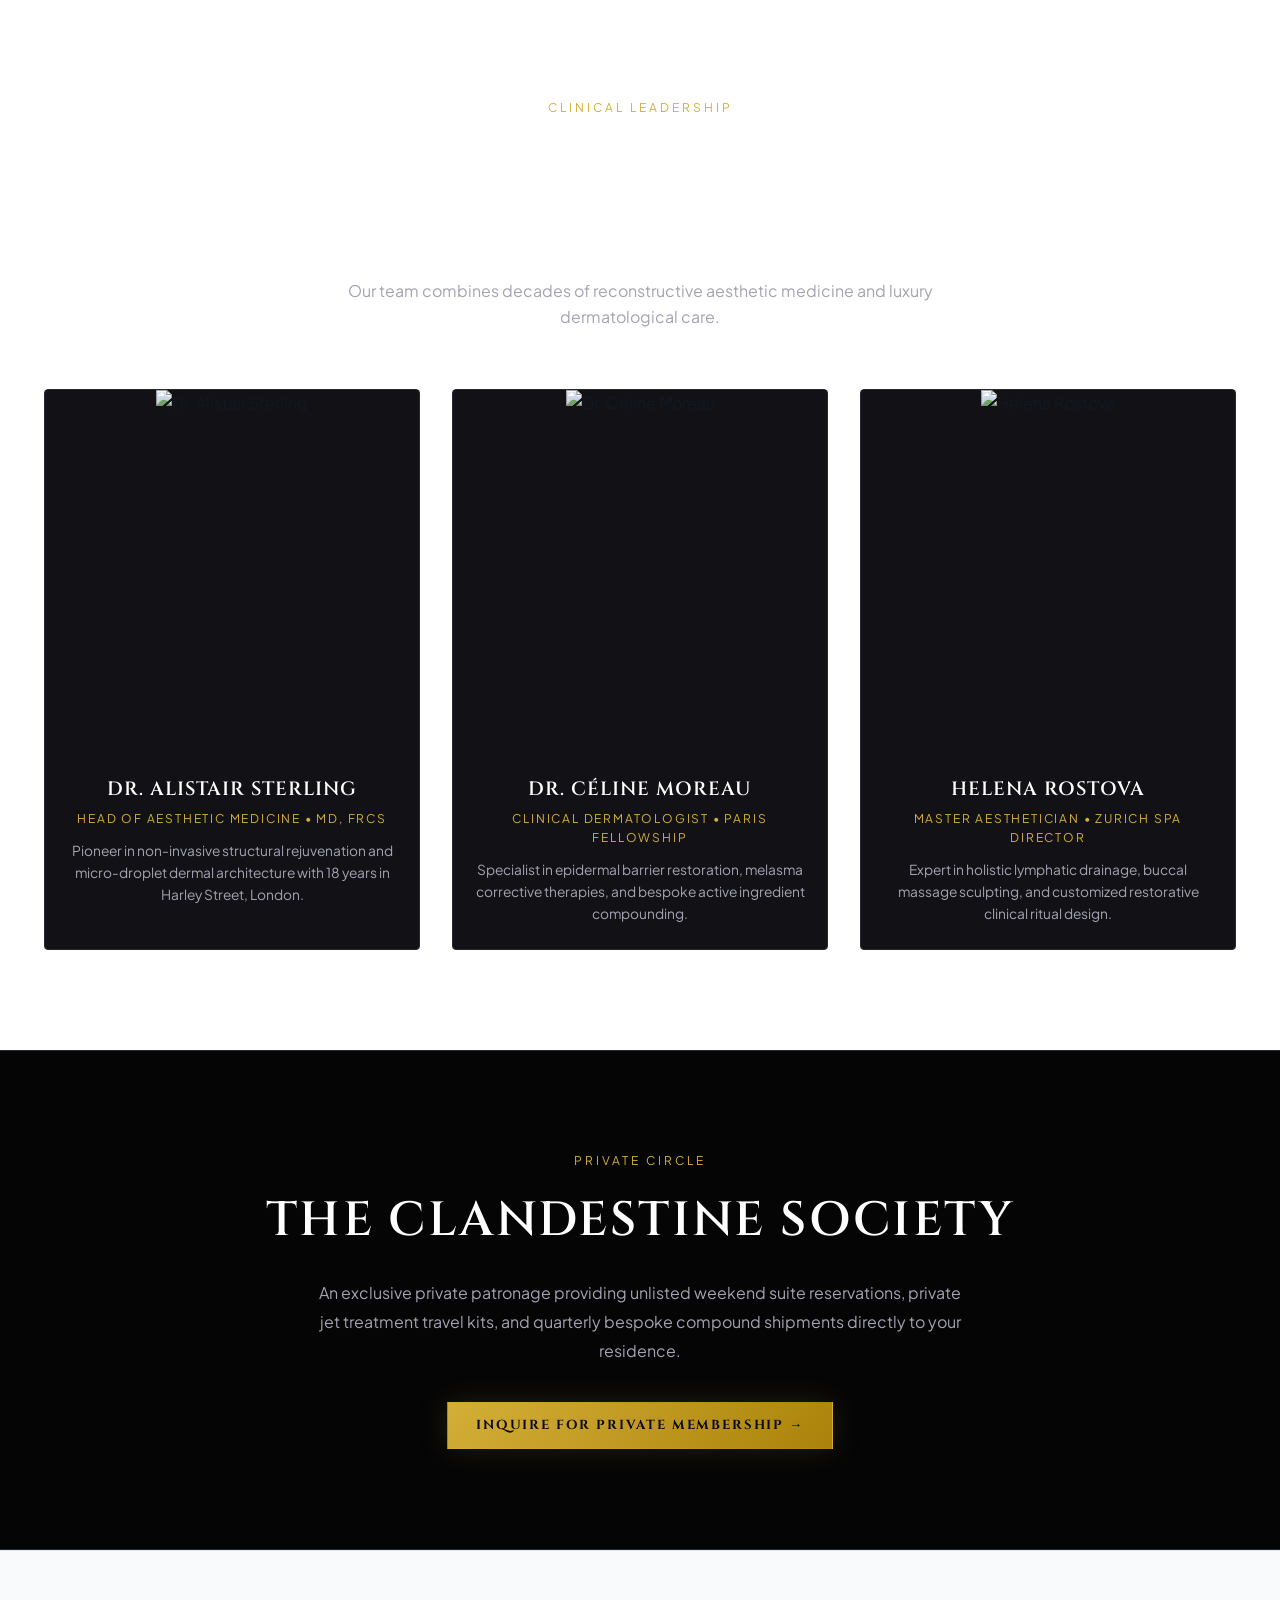
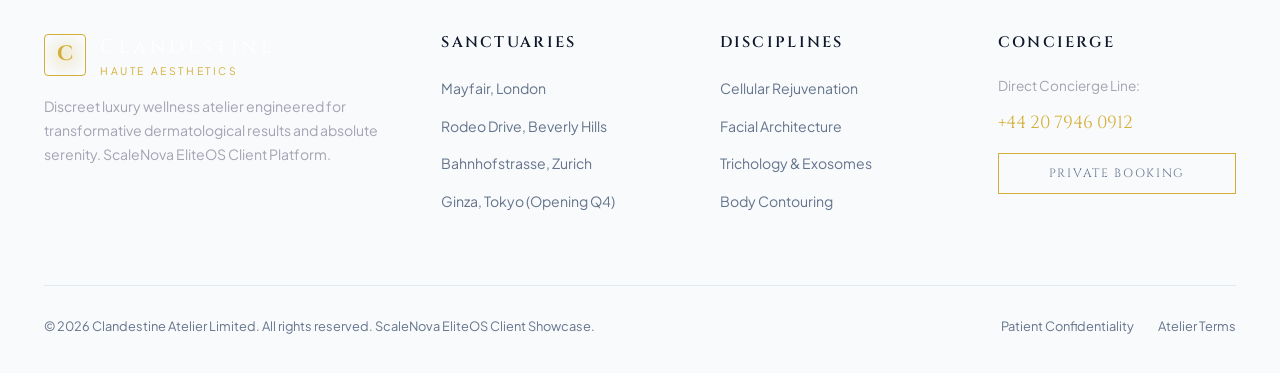
==== commit fda4b81f: "fix(mobile): remove top contact and announcement banner for improved mobile UX" ====
--- a/index.html
+++ b/index.html
@@ -10,12 +10,6 @@
 </head>
 <body>
 
-  <!-- Top Dispatch -->
-  <div class="dispatch-bar">
-    Private Appointments Only &bull; <span>London Mayfair</span> &bull; <span>Beverly Hills</span> &bull; <span>Zurich</span>
-  </div>
-
-  <!-- Header -->
   <header class="site-header">
     <div class="container header-inner">
       <a href="index.html" class="brand">
